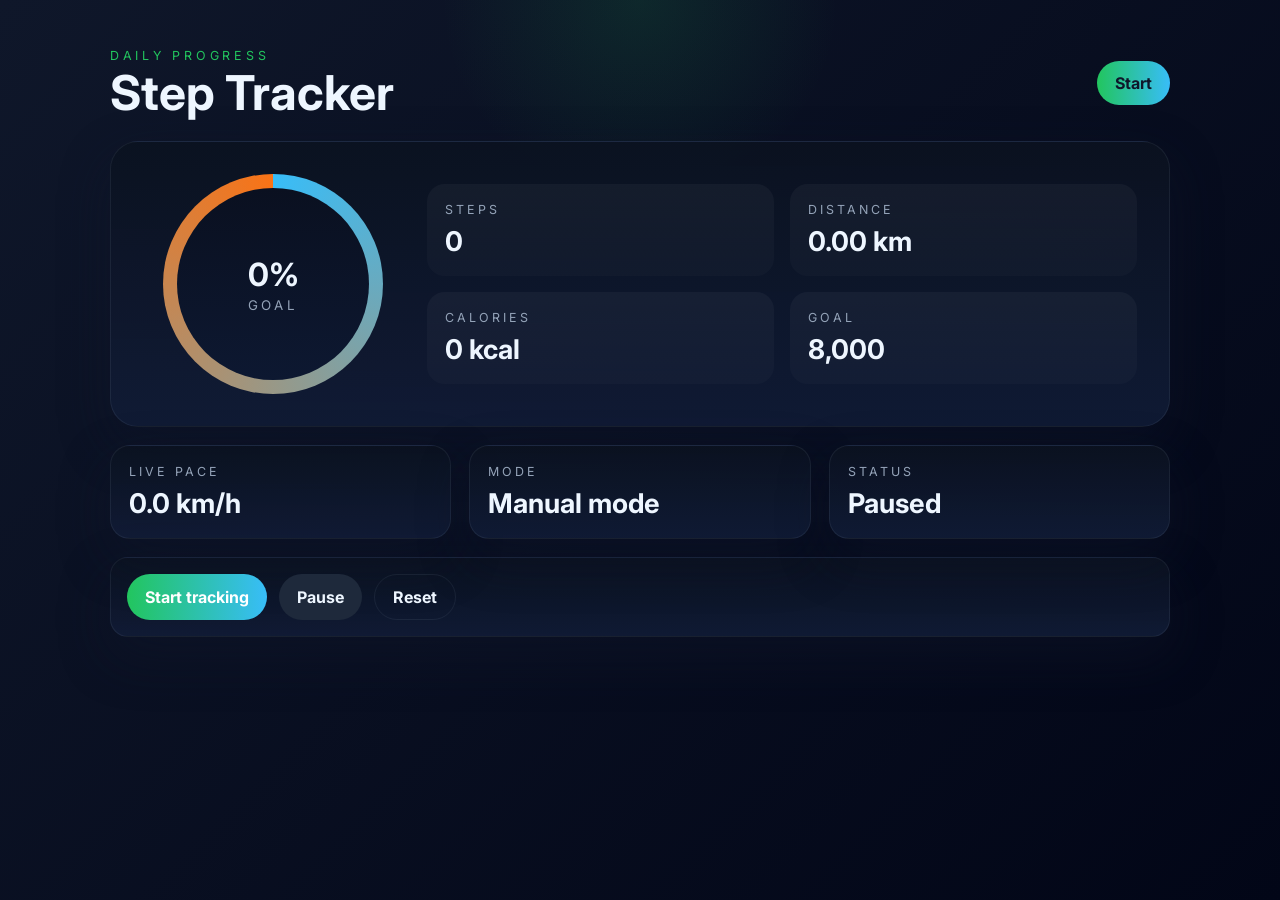
==== index.html @ 3854f670 "Add files via upload" ====
<!DOCTYPE html>
<html lang="en">
  <head>
    <meta charset="UTF-8" />
    <meta name="viewport" content="width=device-width, initial-scale=1.0" />
    <meta name="theme-color" content="#0f172a" />
    <link rel="manifest" href="manifest.json" />
    <link rel="stylesheet" href="style.css" />
    <title>Step Tracker</title>
  </head>
  <body>
    <div class="app-shell">
      <header class="top-bar">
        <div>
          <p class="eyebrow">Daily progress</p>
          <h1>Step Tracker</h1>
        </div>
        <button class="action-btn" id="toggleBtn">Start</button>
      </header>

      <section class="hero-panel">
        <div class="ring-wrap">
          <div class="progress-ring">
            <div class="ring-inner">
              <span id="goalPercent">0%</span>
              <small>goal</small>
            </div>
          </div>
        </div>

        <div class="stats-grid">
          <article>
            <span>Steps</span>
            <strong id="stepsCount">0</strong>
          </article>
          <article>
            <span>Distance</span>
            <strong id="distanceCount">0.00 km</strong>
          </article>
          <article>
            <span>Calories</span>
            <strong id="caloriesCount">0 kcal</strong>
          </article>
          <article>
            <span>Goal</span>
            <strong>8,000</strong>
          </article>
        </div>
      </section>

      <section class="panel-row">
        <div class="panel-card">
          <span class="panel-label">Live pace</span>
          <h3 id="paceCount">0.0 km/h</h3>
        </div>
        <div class="panel-card">
          <span class="panel-label">Mode</span>
          <h3 id="modeLabel">Ready</h3>
        </div>
        <div class="panel-card">
          <span class="panel-label">Status</span>
          <h3 id="statusLabel">Waiting</h3>
        </div>
      </section>

      <section class="controls">
        <button class="control-btn" id="startBtn">Start tracking</button>
        <button class="control-btn secondary" id="pauseBtn">Pause</button>
        <button class="control-btn ghost" id="resetBtn">Reset</button>
      </section>
    </div>

    <script src="script.js"></script>
  </body>
</html>
---- style.css ----
@import url('https://fonts.googleapis.com/css?family=Inter:wght@400;500;600;700&display=swap');

:root {
  --bg: #0f172a;
  --surface: #0b1220;
  --surface-2: #111c37;
  --surface-3: #10213f;
  --text: #eef6ff;
  --muted: #94a3b8;
  --accent: #22c55e;
  --accent-2: #38bdf8;
  --warning: #f97316;
  --border: rgba(148, 163, 184, 0.1);
  --shadow: 0 20px 50px rgba(15, 23, 42, 0.45);
}

* {
  box-sizing: border-box;
  margin: 0;
  padding: 0;
}

body {
  font-family: 'Inter', sans-serif;
  background:
    radial-gradient(circle at top, rgba(34, 197, 94, 0.12), transparent 18%),
    linear-gradient(135deg, #0f172a, #020617);
  min-height: 100vh;
  color: var(--text);
}

button {
  font: inherit;
}

.app-shell {
  max-width: 1100px;
  margin: 0 auto;
  padding: 48px 20px 64px;
}

.top-bar {
  display: flex;
  justify-content: space-between;
  align-items: center;
  gap: 16px;
  margin-bottom: 24px;
}

.top-bar h1 {
  font-size: clamp(2rem, 4vw, 3rem);
  line-height: 1;
}

.top-bar .eyebrow {
  font-size: 0.78rem;
  text-transform: uppercase;
  letter-spacing: 0.3em;
  color: var(--accent);
  margin-bottom: 6px;
}

.hero-panel,
.panel-card,
.controls {
  background: linear-gradient(180deg, rgba(11, 18, 32, 0.95), rgba(17, 28, 55, 0.88));
  border: 1px solid var(--border);
  box-shadow: var(--shadow);
}

.hero-panel {
  border-radius: 28px;
  padding: 32px;
  display: grid;
  grid-template-columns: 260px 1fr;
  gap: 24px;
  align-items: center;
}

.ring-wrap {
  display: flex;
  justify-content: center;
}

.progress-ring {
  width: 220px;
  height: 220px;
  border-radius: 50%;
  display: grid;
  place-items: center;
  background:
    radial-gradient(circle at center, #0b1120 58%, transparent 59%),
    conic-gradient(var(--accent) 0deg, var(--accent-2) 180deg, var(--warning) 360deg);
  position: relative;
}

.progress-ring::before {
  content: '';
  position: absolute;
  inset: 14px;
  border-radius: 50%;
  background: linear-gradient(180deg, #0a1020, #0d1831);
}

.ring-inner {
  position: relative;
  z-index: 1;
  text-align: center;
}

.ring-inner span {
  display: block;
  font-size: 2rem;
  font-weight: 700;
}

.ring-inner small {
  color: var(--muted);
  text-transform: uppercase;
  letter-spacing: 0.24em;
}

.stats-grid {
  display: grid;
  grid-template-columns: repeat(2, minmax(0, 1fr));
  gap: 16px;
}

.stats-grid article {
  padding: 18px;
  background: linear-gradient(180deg, rgba(255, 255, 255, 0.04), rgba(255, 255, 255, 0.02));
  border-radius: 18px;
}

.stats-grid span,
.panel-label {
  display: block;
  color: var(--muted);
  font-size: 0.78rem;
  text-transform: uppercase;
  letter-spacing: 0.24em;
  margin-bottom: 8px;
}

.stats-grid strong,
.panel-card h3 {
  font-size: 1.7rem;
}

.panel-row {
  margin-top: 18px;
  display: grid;
  grid-template-columns: repeat(3, 1fr);
  gap: 18px;
}

.panel-card {
  border-radius: 20px;
  padding: 18px;
}

.controls {
  margin-top: 18px;
  border-radius: 18px;
  padding: 16px;
  display: flex;
  gap: 12px;
  flex-wrap: wrap;
}

.action-btn,
.control-btn {
  appearance: none;
  border: none;
  cursor: pointer;
  border-radius: 999px;
  padding: 12px 18px;
  font-weight: 700;
  transition: transform 0.2s ease;
}

.action-btn {
  background: linear-gradient(90deg, var(--accent), var(--accent-2));
  color: #0f172a;
}

.control-btn {
  background: linear-gradient(90deg, var(--accent), var(--accent-2));
  color: #fff;
}

.control-btn.secondary {
  background: #1e293b;
  color: var(--text);
}

.control-btn.ghost {
  background: transparent;
  border: 1px solid var(--border);
  color: var(--text);
}

.action-btn:hover,
.control-btn:hover {
  transform: translateY(-1px);
}

@media (max-width: 900px) {
  .hero-panel {
    grid-template-columns: 1fr;
  }
}

@media (max-width: 640px) {
  .stats-grid,
  .panel-row {
    grid-template-columns: 1fr;
  }

  .app-shell {
    padding: 32px 14px 48px;
  }

  .top-bar {
    flex-direction: column;
    align-items: flex-start;
  }
}
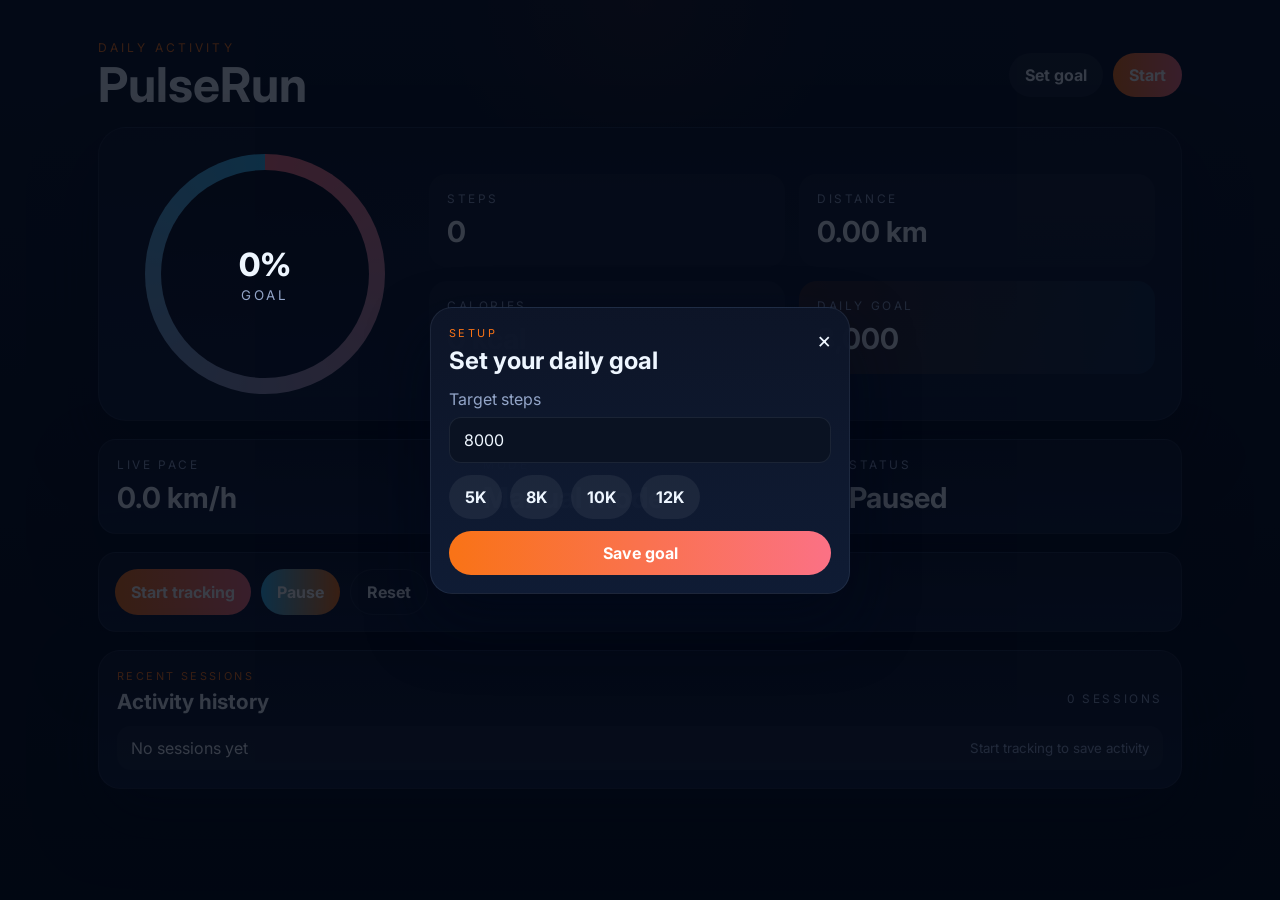
==== commit 062fcb1b: "Add files via upload" ====
--- a/index.html
+++ b/index.html
@@ -4,70 +4,115 @@
     <meta charset="UTF-8" />
     <meta name="viewport" content="width=device-width, initial-scale=1.0" />
     <meta name="theme-color" content="#0f172a" />
+    <meta name="description" content="A sporty step tracker inspired by fitness apps." />
     <link rel="manifest" href="manifest.json" />
     <link rel="stylesheet" href="style.css" />
-    <title>Step Tracker</title>
+    <title>PulseRun</title>
   </head>
   <body>
     <div class="app-shell">
       <header class="top-bar">
         <div>
-          <p class="eyebrow">Daily progress</p>
-          <h1>Step Tracker</h1>
+          <p class="eyebrow">Daily activity</p>
+          <h1>PulseRun</h1>
         </div>
-        <button class="action-btn" id="toggleBtn">Start</button>
+        <div class="top-actions">
+          <button class="icon-btn" id="goalBtn">Set goal</button>
+          <button class="action-btn" id="toggleBtn">Start</button>
+        </div>
       </header>
 
-      <section class="hero-panel">
-        <div class="ring-wrap">
-          <div class="progress-ring">
-            <div class="ring-inner">
-              <span id="goalPercent">0%</span>
-              <small>goal</small>
+      <main class="dashboard">
+        <section class="hero-card">
+          <div class="ring-panel">
+            <div class="progress-ring">
+              <div class="ring-center">
+                <span id="goalPercent">0%</span>
+                <small>goal</small>
+              </div>
             </div>
           </div>
+
+          <div class="hero-details">
+            <div class="hero-row">
+              <article class="metric-card">
+                <span>Steps</span>
+                <strong id="stepsCount">0</strong>
+              </article>
+              <article class="metric-card">
+                <span>Distance</span>
+                <strong id="distanceCount">0.00 km</strong>
+              </article>
+            </div>
+            <div class="hero-row">
+              <article class="metric-card">
+                <span>Calories</span>
+                <strong id="caloriesCount">0 kcal</strong>
+              </article>
+              <article class="metric-card accent-card">
+                <span>Daily goal</span>
+                <strong id="goalText">8,000</strong>
+              </article>
+            </div>
+          </div>
+        </section>
+
+        <section class="info-row">
+          <div class="info-card">
+            <span>Live pace</span>
+            <h3 id="paceCount">0.0 km/h</h3>
+          </div>
+          <div class="info-card">
+            <span>Mode</span>
+            <h3 id="modeLabel">Ready</h3>
+          </div>
+          <div class="info-card">
+            <span>Status</span>
+            <h3 id="statusLabel">Waiting</h3>
+          </div>
+        </section>
+
+        <section class="controls-panel">
+          <button class="control-btn primary" id="startBtn">Start tracking</button>
+          <button class="control-btn" id="pauseBtn">Pause</button>
+          <button class="control-btn ghost" id="resetBtn">Reset</button>
+        </section>
+
+        <section class="history-panel">
+          <div class="history-header">
+            <div>
+              <p class="eyebrow small">Recent sessions</p>
+              <h2>Activity history</h2>
+            </div>
+            <span id="historySummary">0 sessions</span>
+          </div>
+          <ul id="historyList"></ul>
+        </section>
+      </main>
+    </div>
+
+    <div class="modal" id="goalModal">
+      <div class="modal-card">
+        <div class="modal-header">
+          <div>
+            <p class="eyebrow small">Setup</p>
+            <h2>Set your daily goal</h2>
+          </div>
+          <button class="modal-close" id="closeModalBtn">×</button>
         </div>
 
-        <div class="stats-grid">
-          <article>
-            <span>Steps</span>
-            <strong id="stepsCount">0</strong>
-          </article>
-          <article>
-            <span>Distance</span>
-            <strong id="distanceCount">0.00 km</strong>
-          </article>
-          <article>
-            <span>Calories</span>
-            <strong id="caloriesCount">0 kcal</strong>
-          </article>
-          <article>
-            <span>Goal</span>
-            <strong>8,000</strong>
-          </article>
+        <label for="goalInput">Target steps</label>
+        <input id="goalInput" type="number" min="1000" step="500" />
+
+        <div class="preset-row">
+          <button class="preset-btn" data-goal="5000">5K</button>
+          <button class="preset-btn" data-goal="8000">8K</button>
+          <button class="preset-btn" data-goal="10000">10K</button>
+          <button class="preset-btn" data-goal="12000">12K</button>
         </div>
-      </section>
 
-      <section class="panel-row">
-        <div class="panel-card">
-          <span class="panel-label">Live pace</span>
-          <h3 id="paceCount">0.0 km/h</h3>
-        </div>
-        <div class="panel-card">
-          <span class="panel-label">Mode</span>
-          <h3 id="modeLabel">Ready</h3>
-        </div>
-        <div class="panel-card">
-          <span class="panel-label">Status</span>
-          <h3 id="statusLabel">Waiting</h3>
-        </div>
-      </section>
-
-      <section class="controls">
-        <button class="control-btn" id="startBtn">Start tracking</button>
-        <button class="control-btn secondary" id="pauseBtn">Pause</button>
-        <button class="control-btn ghost" id="resetBtn">Reset</button>
-      </section>
+        <button class="control-btn primary full-width" id="saveGoalBtn">Save goal</button>
+      </div>
     </div>
 
     <script src="script.js"></script>
--- a/style.css
+++ b/style.css
@@ -1,17 +1,16 @@
 @import url('https://fonts.googleapis.com/css?family=Inter:wght@400;500;600;700&display=swap');
 
 :root {
-  --bg: #0f172a;
-  --surface: #0b1220;
-  --surface-2: #111c37;
-  --surface-3: #10213f;
+  --bg: #06111f;
+  --surface: #0d1528;
+  --surface-2: #101d37;
   --text: #eef6ff;
-  --muted: #94a3b8;
-  --accent: #22c55e;
-  --accent-2: #38bdf8;
-  --warning: #f97316;
-  --border: rgba(148, 163, 184, 0.1);
-  --shadow: 0 20px 50px rgba(15, 23, 42, 0.45);
+  --muted: #93a5c8;
+  --accent: #f97316;
+  --accent-2: #fb7185;
+  --accent-3: #38bdf8;
+  --border: rgba(148, 163, 184, 0.12);
+  --shadow: 0 30px 60px rgba(2, 8, 23, 0.55);
 }
 
 * {
@@ -23,20 +22,25 @@
 body {
   font-family: 'Inter', sans-serif;
   background:
-    radial-gradient(circle at top, rgba(34, 197, 94, 0.12), transparent 18%),
-    linear-gradient(135deg, #0f172a, #020617);
+    radial-gradient(circle at top, rgba(249, 115, 22, 0.08), transparent 18%),
+    linear-gradient(180deg, #091325, #020712);
   min-height: 100vh;
   color: var(--text);
 }
 
+button,
+input {
+  font: inherit;
+}
+
 button {
-  font: inherit;
+  cursor: pointer;
 }
 
 .app-shell {
-  max-width: 1100px;
+  max-width: 1120px;
   margin: 0 auto;
-  padding: 48px 20px 64px;
+  padding: 40px 18px 64px;
 }
 
 .top-bar {
@@ -44,7 +48,7 @@
   justify-content: space-between;
   align-items: center;
   gap: 16px;
-  margin-bottom: 24px;
+  margin-bottom: 18px;
 }
 
 .top-bar h1 {
@@ -52,146 +56,218 @@
   line-height: 1;
 }
 
-.top-bar .eyebrow {
-  font-size: 0.78rem;
+.top-actions {
+  display: flex;
+  align-items: center;
+  gap: 10px;
+}
+
+.eyebrow {
+  font-size: 0.75rem;
   text-transform: uppercase;
-  letter-spacing: 0.3em;
+  letter-spacing: 0.26em;
   color: var(--accent);
   margin-bottom: 6px;
 }
 
-.hero-panel,
-.panel-card,
-.controls {
-  background: linear-gradient(180deg, rgba(11, 18, 32, 0.95), rgba(17, 28, 55, 0.88));
+.eyebrow.small {
+  letter-spacing: 0.22em;
+  font-size: 0.68rem;
+}
+
+.dashboard {
+  display: grid;
+  gap: 18px;
+}
+
+.hero-card,
+.info-card,
+.controls-panel,
+.history-panel,
+.modal-card {
+  background: linear-gradient(180deg, rgba(13, 21, 40, 0.98), rgba(16, 29, 55, 0.95));
   border: 1px solid var(--border);
   box-shadow: var(--shadow);
 }
 
-.hero-panel {
+.hero-card {
   border-radius: 28px;
-  padding: 32px;
-  display: grid;
-  grid-template-columns: 260px 1fr;
+  padding: 26px;
+  display: grid;
+  grid-template-columns: 280px 1fr;
   gap: 24px;
   align-items: center;
 }
 
-.ring-wrap {
+.ring-panel {
   display: flex;
   justify-content: center;
 }
 
 .progress-ring {
-  width: 220px;
-  height: 220px;
+  --progress-deg: 0deg;
+  width: 240px;
+  height: 240px;
   border-radius: 50%;
   display: grid;
   place-items: center;
   background:
-    radial-gradient(circle at center, #0b1120 58%, transparent 59%),
-    conic-gradient(var(--accent) 0deg, var(--accent-2) 180deg, var(--warning) 360deg);
+    radial-gradient(circle at center, #0a1222 58%, transparent 59%),
+    conic-gradient(var(--accent) 0deg, var(--accent-2) var(--progress-deg), var(--accent-3) 360deg);
   position: relative;
 }
 
 .progress-ring::before {
   content: '';
   position: absolute;
-  inset: 14px;
+  inset: 16px;
   border-radius: 50%;
-  background: linear-gradient(180deg, #0a1020, #0d1831);
-}
-
-.ring-inner {
+  background: linear-gradient(180deg, #0a1020, #0d1630);
+}
+
+.ring-center {
   position: relative;
   z-index: 1;
   text-align: center;
 }
 
-.ring-inner span {
+.ring-center span {
   display: block;
   font-size: 2rem;
-  font-weight: 700;
-}
-
-.ring-inner small {
+  font-weight: 800;
+}
+
+.ring-center small {
   color: var(--muted);
   text-transform: uppercase;
-  letter-spacing: 0.24em;
-}
-
-.stats-grid {
+  letter-spacing: 0.22em;
+}
+
+.hero-details {
+  display: grid;
+  gap: 14px;
+}
+
+.hero-row {
   display: grid;
   grid-template-columns: repeat(2, minmax(0, 1fr));
-  gap: 16px;
-}
-
-.stats-grid article {
-  padding: 18px;
-  background: linear-gradient(180deg, rgba(255, 255, 255, 0.04), rgba(255, 255, 255, 0.02));
+  gap: 14px;
+}
+
+.metric-card {
+  background: linear-gradient(180deg, rgba(255, 255, 255, 0.04), rgba(255, 255, 255, 0.025));
+  padding: 18px;
   border-radius: 18px;
 }
 
-.stats-grid span,
-.panel-label {
+.metric-card span,
+.info-card span,
+.history-header span {
   display: block;
   color: var(--muted);
-  font-size: 0.78rem;
+  font-size: 0.74rem;
   text-transform: uppercase;
-  letter-spacing: 0.24em;
+  letter-spacing: 0.22em;
   margin-bottom: 8px;
 }
 
-.stats-grid strong,
-.panel-card h3 {
-  font-size: 1.7rem;
-}
-
-.panel-row {
-  margin-top: 18px;
-  display: grid;
-  grid-template-columns: repeat(3, 1fr);
-  gap: 18px;
-}
-
-.panel-card {
-  border-radius: 20px;
-  padding: 18px;
-}
-
-.controls {
-  margin-top: 18px;
+.metric-card strong,
+.info-card h3 {
+  font-size: 1.8rem;
+}
+
+.accent-card {
+  background: linear-gradient(90deg, rgba(249, 115, 22, 0.16), rgba(56, 189, 248, 0.1));
+}
+
+.info-row {
+  display: grid;
+  grid-template-columns: repeat(3, minmax(0, 1fr));
+  gap: 14px;
+}
+
+.info-card {
+  border-radius: 18px;
+  padding: 18px;
+}
+
+.controls-panel {
   border-radius: 18px;
   padding: 16px;
   display: flex;
-  gap: 12px;
+  gap: 10px;
   flex-wrap: wrap;
 }
 
+.history-panel {
+  border-radius: 22px;
+  padding: 18px;
+}
+
+.history-header {
+  display: flex;
+  justify-content: space-between;
+  align-items: end;
+  gap: 16px;
+  margin-bottom: 12px;
+}
+
+.history-header h2 {
+  font-size: 1.3rem;
+}
+
+#historyList {
+  list-style: none;
+  display: grid;
+  gap: 10px;
+}
+
+#historyList li {
+  display: flex;
+  justify-content: space-between;
+  align-items: center;
+  gap: 10px;
+  padding: 12px 14px;
+  border-radius: 14px;
+  background: rgba(255, 255, 255, 0.04);
+}
+
+#historyList li small {
+  color: var(--muted);
+}
+
 .action-btn,
-.control-btn {
+.icon-btn,
+.control-btn,
+.preset-btn,
+.modal-close {
   appearance: none;
   border: none;
-  cursor: pointer;
+}
+
+.action-btn,
+.control-btn,
+.icon-btn,
+.preset-btn {
   border-radius: 999px;
-  padding: 12px 18px;
+  padding: 12px 16px;
   font-weight: 700;
-  transition: transform 0.2s ease;
-}
-
-.action-btn {
-  background: linear-gradient(90deg, var(--accent), var(--accent-2));
-  color: #0f172a;
-}
-
-.control-btn {
+}
+
+.action-btn,
+.control-btn.primary {
   background: linear-gradient(90deg, var(--accent), var(--accent-2));
   color: #fff;
 }
 
-.control-btn.secondary {
-  background: #1e293b;
-  color: var(--text);
+.icon-btn {
+  background: rgba(255, 255, 255, 0.07);
+  color: var(--text);
+}
+
+.control-btn {
+  background: linear-gradient(90deg, var(--accent-3), var(--accent));
+  color: #fff;
 }
 
 .control-btn.ghost {
@@ -200,30 +276,105 @@
   color: var(--text);
 }
 
-.action-btn:hover,
-.control-btn:hover {
-  transform: translateY(-1px);
-}
-
-@media (max-width: 900px) {
-  .hero-panel {
+.preset-btn {
+  background: rgba(255, 255, 255, 0.06);
+  color: var(--text);
+}
+
+.modal {
+  position: fixed;
+  inset: 0;
+  background: rgba(2, 7, 18, 0.78);
+  display: none;
+  align-items: center;
+  justify-content: center;
+  padding: 18px;
+}
+
+.modal.open {
+  display: flex;
+}
+
+.modal-card {
+  width: min(420px, 100%);
+  border-radius: 22px;
+  padding: 18px;
+}
+
+.modal-header {
+  display: flex;
+  justify-content: space-between;
+  align-items: start;
+  gap: 10px;
+  margin-bottom: 14px;
+}
+
+.modal-card label {
+  display: block;
+  color: var(--muted);
+  margin-bottom: 8px;
+}
+
+.modal-card input {
+  width: 100%;
+  padding: 12px 14px;
+  border-radius: 12px;
+  border: 1px solid var(--border);
+  background: #0a1222;
+  color: var(--text);
+  margin-bottom: 12px;
+}
+
+.preset-row {
+  display: flex;
+  gap: 8px;
+  flex-wrap: wrap;
+  margin-bottom: 12px;
+}
+
+.full-width {
+  width: 100%;
+}
+
+.modal-close {
+  background: transparent;
+  color: var(--text);
+  font-size: 1.4rem;
+}
+
+@media (max-width: 920px) {
+  .hero-card {
     grid-template-columns: 1fr;
   }
 }
 
 @media (max-width: 640px) {
-  .stats-grid,
-  .panel-row {
+  .app-shell {
+    padding: 24px 12px 48px;
+  }
+
+  .hero-row,
+  .info-row {
     grid-template-columns: 1fr;
   }
 
-  .app-shell {
-    padding: 32px 14px 48px;
-  }
-
-  .top-bar {
+  .top-bar,
+  .history-header {
     flex-direction: column;
     align-items: flex-start;
   }
-}
-
+
+  .top-actions {
+    width: 100%;
+  }
+
+  .top-actions button {
+    flex: 1;
+  }
+
+  .progress-ring {
+    width: 200px;
+    height: 200px;
+  }
+}
+
